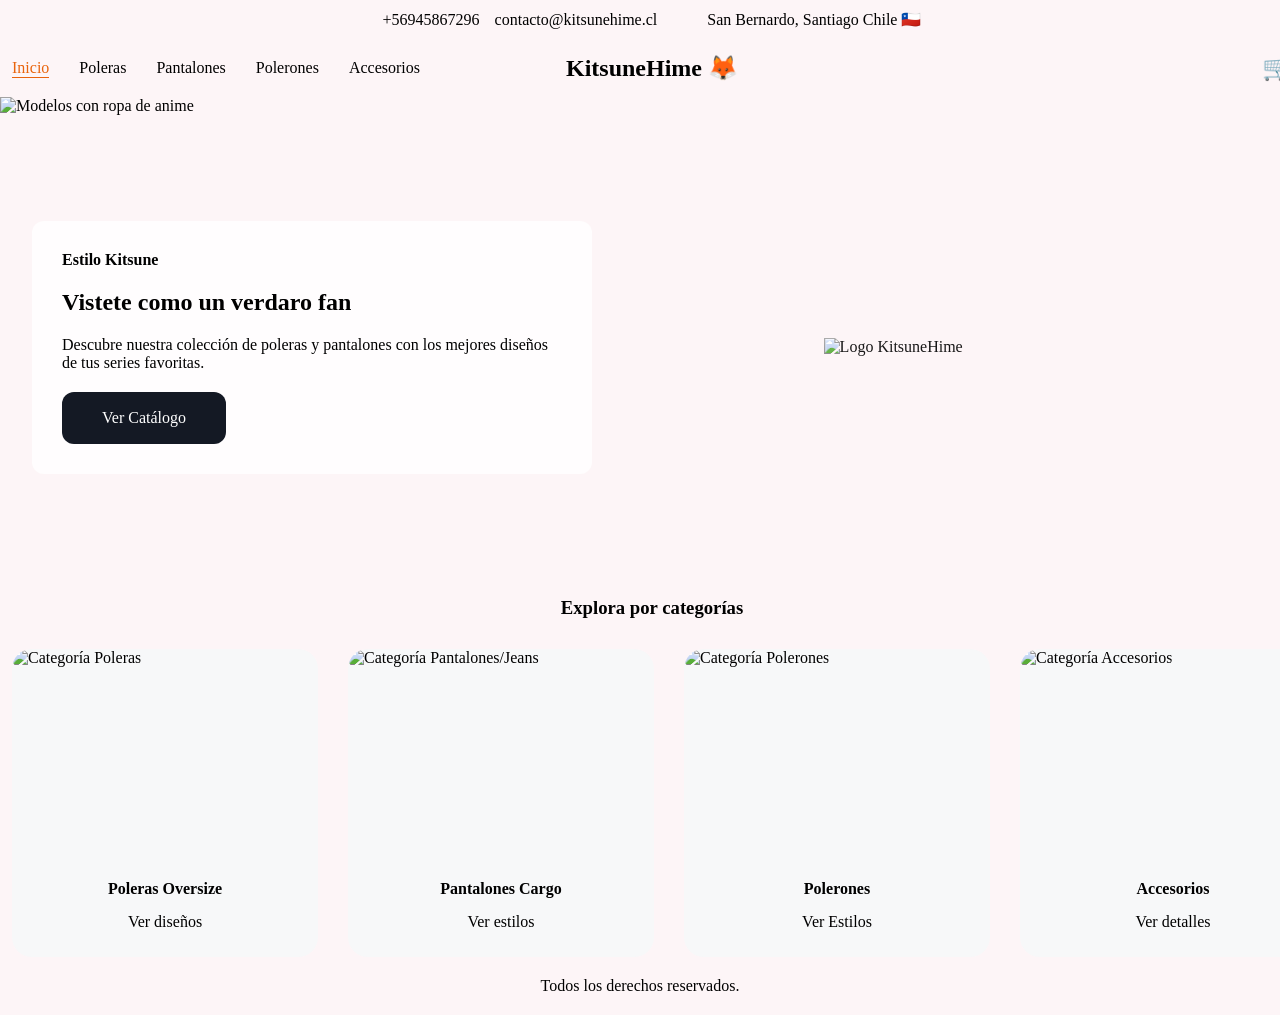
==== index.html @ caa94aac "Add files via upload" ====
<!doctype html>
<html lang="es">
  <head>
    <meta charset="UTF-8" />
    <meta name="viewport" content="width=device-width, initial-scale=1.0" />
    <title>KitsuneHime | Ropa de Anime</title>
    
    <link rel="stylesheet" href="./global-styles.css" />
    <link rel="stylesheet" href="./header.css" />
    <link rel="stylesheet" href="./main.css" />
    
    <link rel="icon" type="image/svg+xml" href="./Imagenes/logo.svg">

    <style>
      html {
        scroll-behavior: smooth;
      }

      body {
        background-color: #fdf5f7;
      }

      #header {
        display: flex;
        justify-content: center;
        align-items: center;
        gap: 50px;
        padding: 10px 20px;
      }
      
      .contact, .location {
        display: flex;
        gap: 15px;
        align-items: center;
      }

      #navbar {
        display: flex;
        justify-content: space-between;
        align-items: center;
        position: relative;
        padding: 15px 0;
      }
      
      .links {
        display: flex;
        gap: 30px; 
      }

      .logo {
        position: absolute;
        left: 50%;
        transform: translateX(-50%);
        text-align: center;
      }
      
      .logo h2 {
        font-size: 2.5rem;
        margin: 0;
      }

      #hero {
        position: relative;
        min-height: 500px;
        display: flex;
        align-items: center;
        overflow: hidden;
      }
      
      #hero .background {
        position: absolute;
        top: 0;
        left: 0;
        width: 100%;
        height: 100%;
        object-fit: cover;
        z-index: -2; 
      }
      
      #hero .hero-logo {
        position: absolute;
        right: 10%; 
        width: 350px; 
        z-index: -1; 
        opacity: 0.9;
      }
      
      #hero .info {
        position: relative;
        z-index: 10;
        background-color: rgba(255, 255, 255, 0.85);
        padding: 30px;
        border-radius: 12px;
        max-width: 500px;
        margin-left: 20px;
        display: flex;
        flex-direction: column;
        gap: 20px;
      }

      #hero .info h1, 
      #hero .info p {
        margin: 0;
      }

      #catalogo h3 {
        margin-bottom: 30px;
        text-align: center;
      }

      #catalogo .cards {
        display: grid;
        grid-template-columns: repeat(4, 1fr);
        gap: 30px;
      }

      #catalogo .card {
        text-decoration: none;
        color: inherit;
        display: block;
        transition: transform 0.2s ease;
      }

      #catalogo .card:hover {
        transform: translateY(-5px);
      }

      #catalogo .card-image {
        width: 100%;
        height: 250px;
        object-fit: cover;
        border-radius: 8px;
      }

      #catalogo .card-body {
        display: flex;
        flex-direction: column;
        gap: 15px;
        text-align: center;
        padding-top: 15px;
      }

      #catalogo .card-body h4,
      #catalogo .card-body span {
        margin: 0;
      }

      @media (max-width: 992px) {
        #catalogo .cards { grid-template-columns: repeat(2, 1fr); }
      }

      @media (max-width: 768px) {
        #header { flex-direction: column; gap: 10px; }
        .logo { position: static; transform: none; margin-bottom: 15px; }
        #navbar { flex-direction: column; text-align: center; }
        #hero .hero-logo { width: 200px; right: 5%; opacity: 0.5; } 
        .links { gap: 15px; margin-bottom: 15px; flex-wrap: wrap; justify-content: center; }
      }

      @media (max-width: 576px) {
        #catalogo .cards { grid-template-columns: 1fr; }
      }
    </style>
  </head>
  <body>
    <header class="container" id="main-header">
      <div id="header">
        <div class="contact">
          <span>+56945867296</span>
          <span>contacto@kitsunehime.cl</span>
        </div>
        <div class="location">
          <span>San Bernardo, Santiago Chile 🇨🇱</span>
        </div>
      </div>
      <nav id="navbar">
        <div class="links">
          <a class="link active" href="/">Inicio</a>
          <a class="link" href="poleras.html">Poleras</a>
          <a class="link" href="pantalones.html">Pantalones</a>
          <a class="link" href="index.html">Polerones</a>
          <a class="link" href="index.html">Accesorios</a>
        </div>
        
        <div class="logo">
          <h1 class="fw-bold">KitsuneHime 🦊</h1>
        </div>
        
        <div class="actions">
          <span style="font-size: 1.5rem;">🛒</span> 
        </div>
      </nav>
    </header>
    
    <main>
      <section class="container" id="hero">
        
        <img class="background" src="./Imagenes/fondo.png" alt="Modelos con ropa de anime">
        
        <img class="hero-logo" src="./Imagenes/logo.svg" alt="Logo KitsuneHime">
        
        <div class="info">
          <span class="fw-bold">Estilo Kitsune</span>
          <h1>Vistete como un verdaro fan</h1>
          <p>Descubre nuestra colección de poleras y pantalones con los mejores diseños de tus series favoritas.</p>
          <div class="action">
            <a href="#catalogo" class="btn" style="text-decoration: none; display: inline-block;">Ver Catálogo</a>
          </div>
        </div>
      </section>

      <section id="catalogo">
        <div class="container">
          <h3 class="fw-semibold">Explora por categorías</h3>

          <div class="cards">
            <a href="poleras.html" class="card">
              <div class="card-top">
                <img class="card-image" src="./Imagenes/images.jpg" alt="Categoría Poleras">
              </div>
              <div class="card-body">
                <h4>Poleras Oversize</h4>
                <span>Ver diseños</span>
              </div>
            </a>

            <a href="pantalones.html" class="card">
              <div class="card-top">
                <img class="card-image" src="./Imagenes/pantalon.jpg" alt="Categoría Pantalones/Jeans">
              </div>
              <div class="card-body">
                <h4>Pantalones Cargo</h4>
                <span>Ver estilos</span>
              </div>
            </a>
            
            <a href="index.html" class="card">
              <div class="card-top">
                <img class="card-image" src="./Imagenes/400.png" alt="Categoría Polerones">
              </div>
              <div class="card-body">
                <h4>Polerones</h4>
                <span>Ver Estilos</span>
              </div>
            </a>
            
            <a href="index.html" class="card">
              <div class="card-top">
                <img class="card-image" src="./Imagenes/set.jpg" alt="Categoría Accesorios">
              </div>
              <div class="card-body">
                <h4>Accesorios</h4>
                <span>Ver detalles</span>
              </div>
            </a>
            
          </div>
        </div>
      </section>
    </main>
    
    <footer id="main-footer" style="text-align: center; padding: 20px;">
      Todos los derechos reservados.
    </footer>
  </body>
</html>
---- global-styles.css ----
:root {
  --gray-50: #f7f8f9;
  --gray-100: #f3f4f6;
  --gray-200: #e6e7ea;
  --gray-300: #d2d5da;
  --gray-400: #9fa4ac;
  --gray-500: #6e737d;
  --gray-600: #4e5660;
  --gray-700: #3b424d;
  --gray-800: #222a34;
  --gray-900: #141924;
  --gray-950: #050810;

  --orange-50: #fff8ed;
  --orange-100: #ffefd5;
  --orange-200: #fddbab;
  --orange-300: #fcc175;
  --orange-400: #fa9c3d;
  --orange-500: #f88725;
  --orange-600: #e9640d;
  --orange-700: #c14b0d;
  --orange-800: #993c13;
  --orange-900: #7b3313;
  --orange-950: #431707;

  --transition-fast: all 0.2s ease-in-out;
  --transition-normal: all 0.3s ease;
  --transition-bounce: transform 0.4s cubic-bezier(0.68, -0.55, 0.27, 1.55);

  --primary: var(--orange-600);
  --secondary: var(--gray-50);
}

body {
  background: var(--secondary);
  margin: 0;
}

h1,
h2,
h3,
h4,
h5,
h6,
p {
  margin: 0;
}

.container,
.container-fluid,
.container-lg,
.container-md,
.container-sm,
.container-xl,
.container-xxl {
  --bs-gutter-x: 1.5rem;
  --bs-gutter-y: 0;
  width: 100%;
  padding-right: calc(var(--bs-gutter-x) * 0.5);
  padding-left: calc(var(--bs-gutter-x) * 0.5);
  margin-right: auto;
  margin-left: auto;
}

.container,
.container-lg,
.container-md,
.container-sm,
.container-xl,
.container-xxl {
  max-width: 1320px;
}

a {
  all: unset;
  cursor: pointer; /* Mantiene el cursor en forma de mano para saber que es cliqueable */
}

.card {
  display: flex;
  flex-direction: column;
  background: var(--secondary);

  width: 100%;
  height: 100%;
  min-width: 306px;
  max-width: 306px;
  min-height: 308px;
  max-height: 308px;
  border-radius: 20px;
  overflow: hidden;
  transition: var(--transition-normal);
  cursor: pointer;
}

.card:hover {
  opacity: 0.8;
}

.card .card-top {
  width: 100%;
  height: 216px;
  overflow: hidden;
}

.card-top img.card-image {
  width: 100%;
  height: 100%;
  object-fit: cover;
}

.card .card-body {
  padding: 20px 16px 20px 16px;
}

.link {
  transition: var(--transition-normal);
}
.link:hover,
.link.active {
  color: var(--orange-600);
}

.link.active {
  border-bottom: 1.5px solid var(--orange-600);
}

.btn {
  color: white;
  background: var(--gray-900);
  padding: 17px 40px 17px 40px;
  border-radius: 12px;
  border-style: none;
  cursor: pointer;
  transition: var(--transition-normal);
}

.btn:hover {
  background-color: var(--primary);
}

.btn-primary {
  background-color: var(--primary) !important;
}
.btn-primary:hover {
  background: var(--gray-900) !important;
}

.btn-outline-primary {
  background-color: transparent !important;
  border: 1px solid var(--primary) !important;
  color: var(--primary) !important;
}
.btn-outline-primary:hover {
  background: var(--primary) !important;
  border-style: none !important;
  color: white !important;
}

.form-control {
  display: block;
  width: 100%;
  padding: 0.375rem 0.75rem;
  font-size: 1rem;
  font-weight: 400;
  line-height: 1.5;
  color: #212529;
  -webkit-appearance: none;
  -moz-appearance: none;
  appearance: none;
  background-color: #fff;
  background-clip: padding-box;
  border: 1px solid var(--gray-300);
  border-radius: 12px;
  transition:
    border-color 0.15s ease-in-out,
    box-shadow 0.15s ease-in-out;
}

.form-control:focus {
  color: var(--gray-950);
  background-color: #fff;
  border-color: var(--primary);
  outline: 0;
  box-shadow: 0 0 0 0.25rem var(--orange-200);
}

.fw-bold {
  font-weight: 700 !important;
}

.fw-semibold {
  font-weight: 600 !important;
}

.fw-medium {
  font-weight: 500 !important;
}

.fst-italic {
  font-style: italic !important;
}
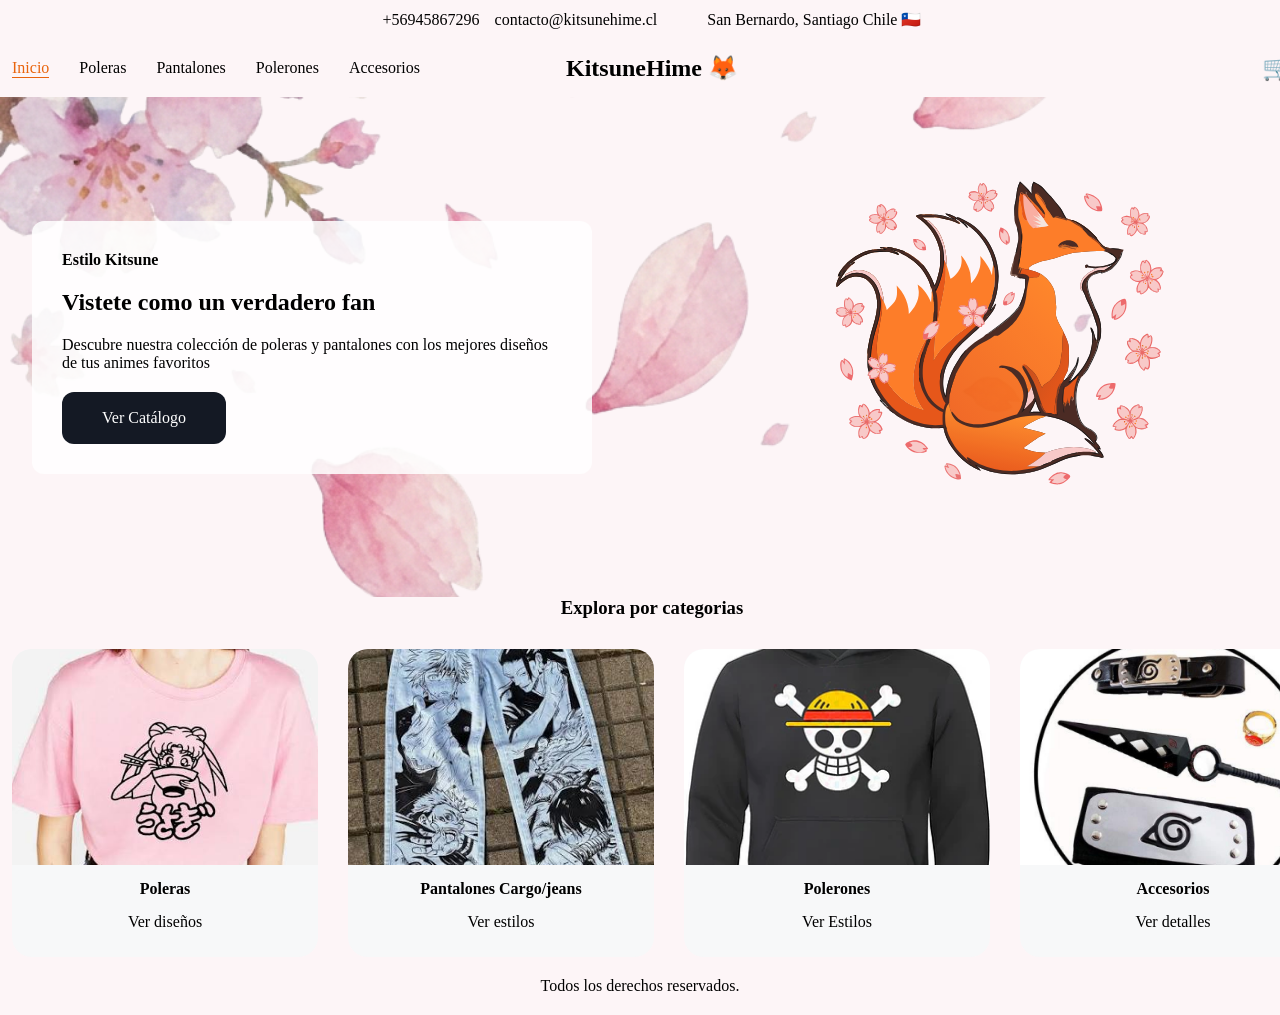
==== commit 78b63c4d: "Update index.html" ====
--- a/index.html
+++ b/index.html
@@ -201,8 +201,8 @@
         
         <div class="info">
           <span class="fw-bold">Estilo Kitsune</span>
-          <h1>Vistete como un verdaro fan</h1>
-          <p>Descubre nuestra colección de poleras y pantalones con los mejores diseños de tus series favoritas.</p>
+          <h1>Vistete como un verdadero fan</h1>
+          <p>Descubre nuestra colección de poleras y pantalones con los mejores diseños de tus animes favoritos</p>
           <div class="action">
             <a href="#catalogo" class="btn" style="text-decoration: none; display: inline-block;">Ver Catálogo</a>
           </div>
@@ -211,7 +211,7 @@
 
       <section id="catalogo">
         <div class="container">
-          <h3 class="fw-semibold">Explora por categorías</h3>
+          <h3 class="fw-semibold">Explora por categorias</h3>
 
           <div class="cards">
             <a href="poleras.html" class="card">
@@ -219,7 +219,7 @@
                 <img class="card-image" src="./Imagenes/images.jpg" alt="Categoría Poleras">
               </div>
               <div class="card-body">
-                <h4>Poleras Oversize</h4>
+                <h4>Poleras</h4>
                 <span>Ver diseños</span>
               </div>
             </a>
@@ -229,7 +229,7 @@
                 <img class="card-image" src="./Imagenes/pantalon.jpg" alt="Categoría Pantalones/Jeans">
               </div>
               <div class="card-body">
-                <h4>Pantalones Cargo</h4>
+                <h4>Pantalones Cargo/jeans</h4>
                 <span>Ver estilos</span>
               </div>
             </a>
@@ -263,4 +263,4 @@
       Todos los derechos reservados.
     </footer>
   </body>
-</html>+</html>
